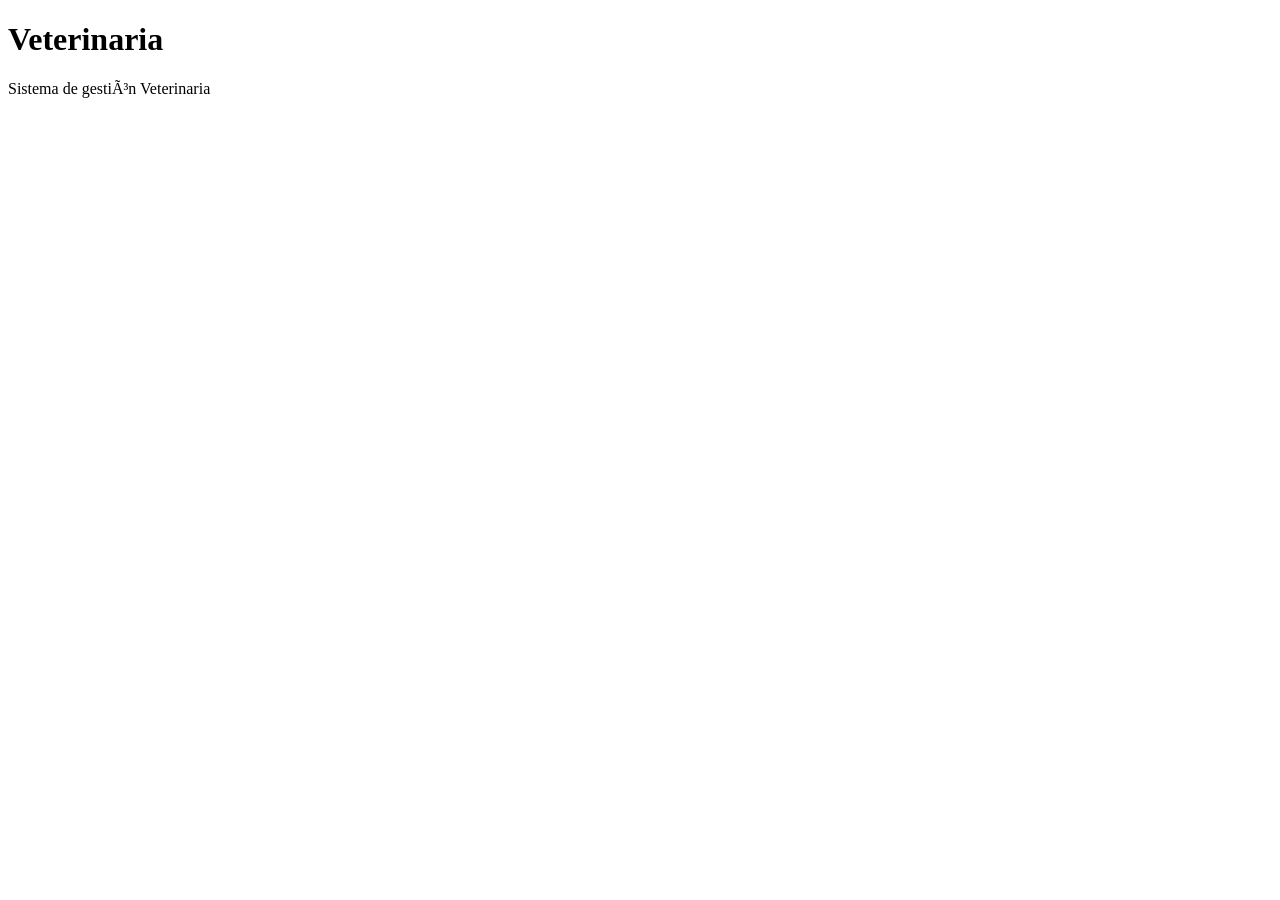
==== index.html @ 0784d464 "Primer commit" ====
<!DOCTYPE html>
<html lang="es">
    <head>
        <meta charset="UTF=8">
        <meta name="viewport" content="width=device-width, initial-scale=1.0">
    </head>
    <body>
        <h1>Veterinaria</h1>
        <p>Sistema de gestión Veterinaria</p>
    </body>
</html>
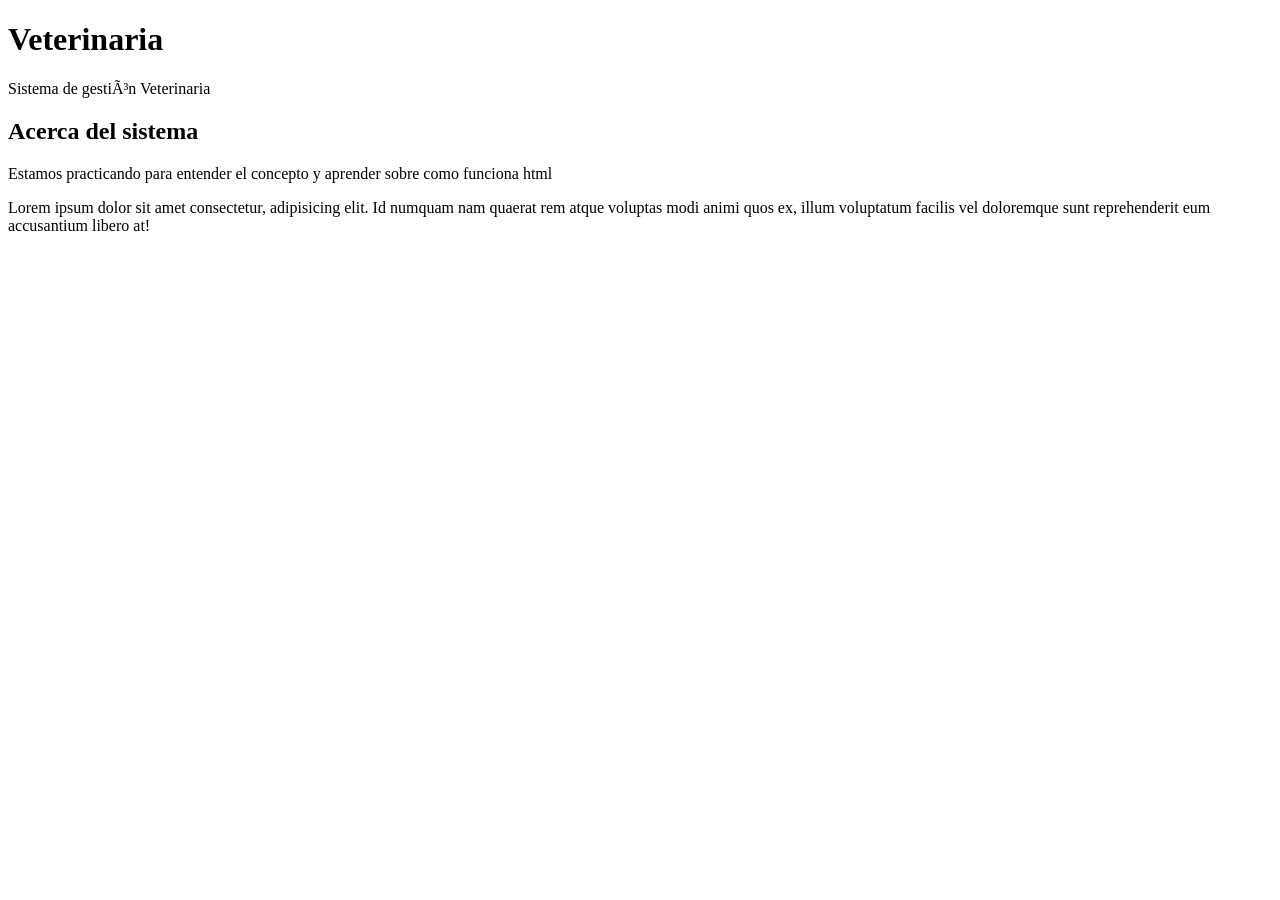
==== commit 08b3274c: "Actualizacion" ====
--- a/index.html
+++ b/index.html
@@ -7,5 +7,9 @@
     <body>
         <h1>Veterinaria</h1>
         <p>Sistema de gestión Veterinaria</p>
+        <h2> Acerca del sistema </h2>
+        <p> Estamos practicando para entender el concepto y aprender sobre como funciona html</p>
+        <p>Lorem ipsum dolor sit amet consectetur, adipisicing elit. Id numquam nam quaerat rem atque voluptas modi animi quos ex, illum voluptatum facilis vel doloremque sunt reprehenderit eum accusantium libero at!</p>
     </body>
+
 </html>
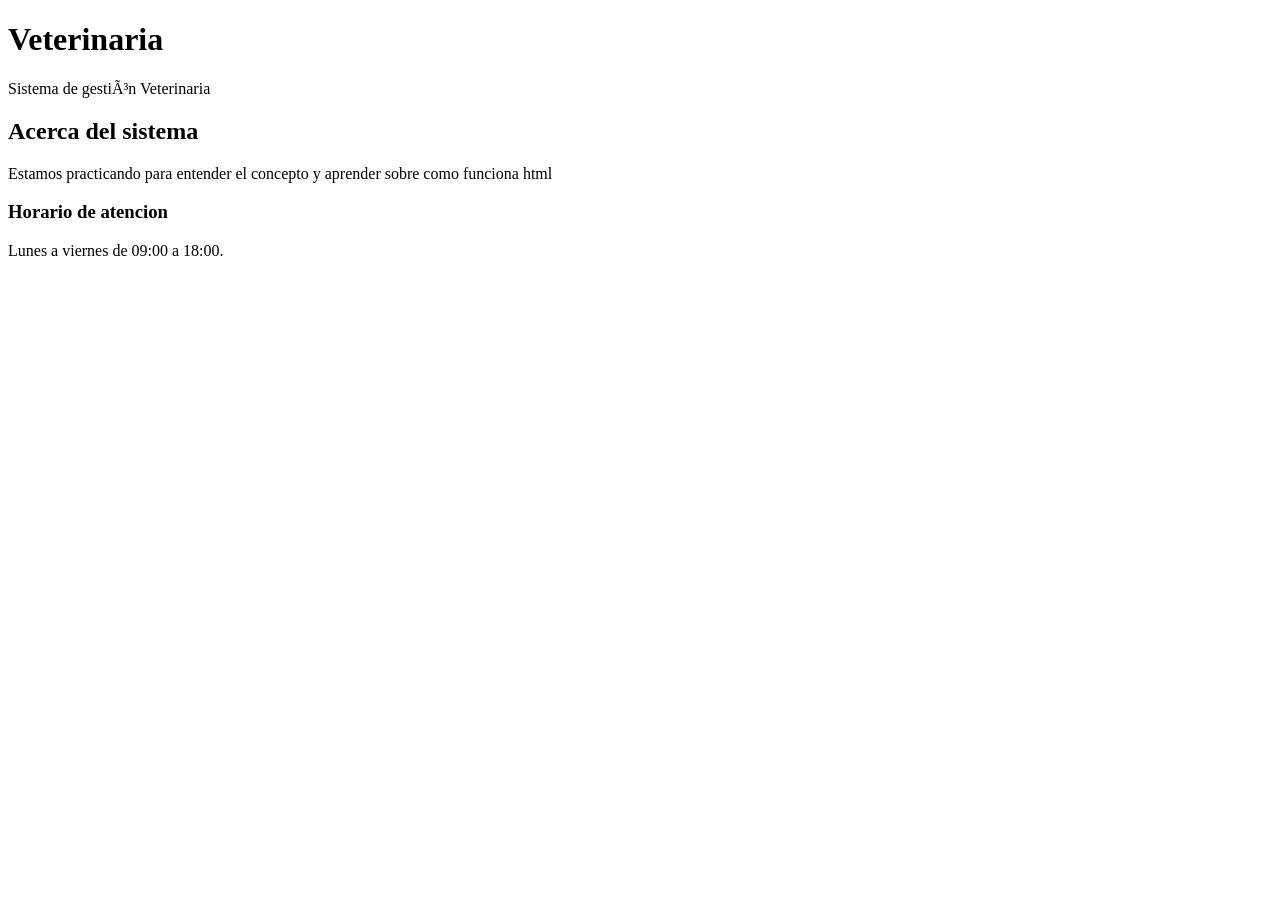
==== commit 270322d4: "Agregado horario de atencion" ====
--- a/index.html
+++ b/index.html
@@ -9,7 +9,11 @@
         <p>Sistema de gestión Veterinaria</p>
         <h2> Acerca del sistema </h2>
         <p> Estamos practicando para entender el concepto y aprender sobre como funciona html</p>
-        <p>Lorem ipsum dolor sit amet consectetur, adipisicing elit. Id numquam nam quaerat rem atque voluptas modi animi quos ex, illum voluptatum facilis vel doloremque sunt reprehenderit eum accusantium libero at!</p>
+        <section>
+         <h3>Horario de atencion</h3>
+         <p> Lunes a viernes de 09:00 a 18:00.</p>
+        </section>
+
     </body>
 
 </html>
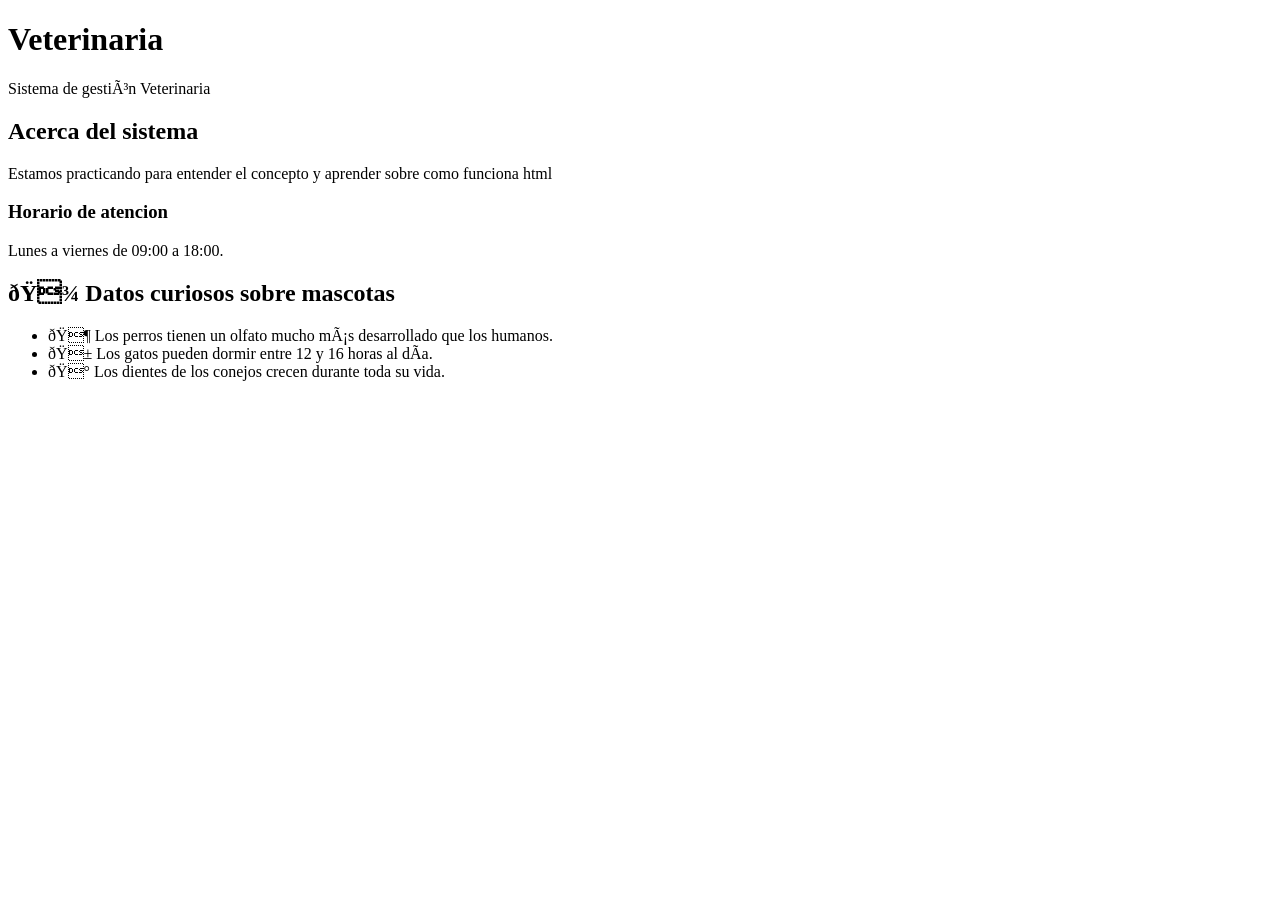
==== commit f81bd8d2: "Datos sobre mascotas" ====
--- a/index.html
+++ b/index.html
@@ -10,8 +10,15 @@
         <h2> Acerca del sistema </h2>
         <p> Estamos practicando para entender el concepto y aprender sobre como funciona html</p>
         <section>
-         <h3>Horario de atencion</h3>
-         <p> Lunes a viernes de 09:00 a 18:00.</p>
+            <h3>Horario de atencion</h3>
+            <p> Lunes a viernes de 09:00 a 18:00.</p>
+        </section>
+        <section> <h2>🐾 Datos curiosos sobre mascotas</h2> 
+            <ul>
+                <li>🐶 Los perros tienen un olfato mucho más desarrollado que los humanos.</li> 
+                <li>🐱 Los gatos pueden dormir entre 12 y 16 horas al día.</li>
+                <li>🐰 Los dientes de los conejos crecen durante toda su vida.</li> 
+            </ul>
         </section>
 
     </body>
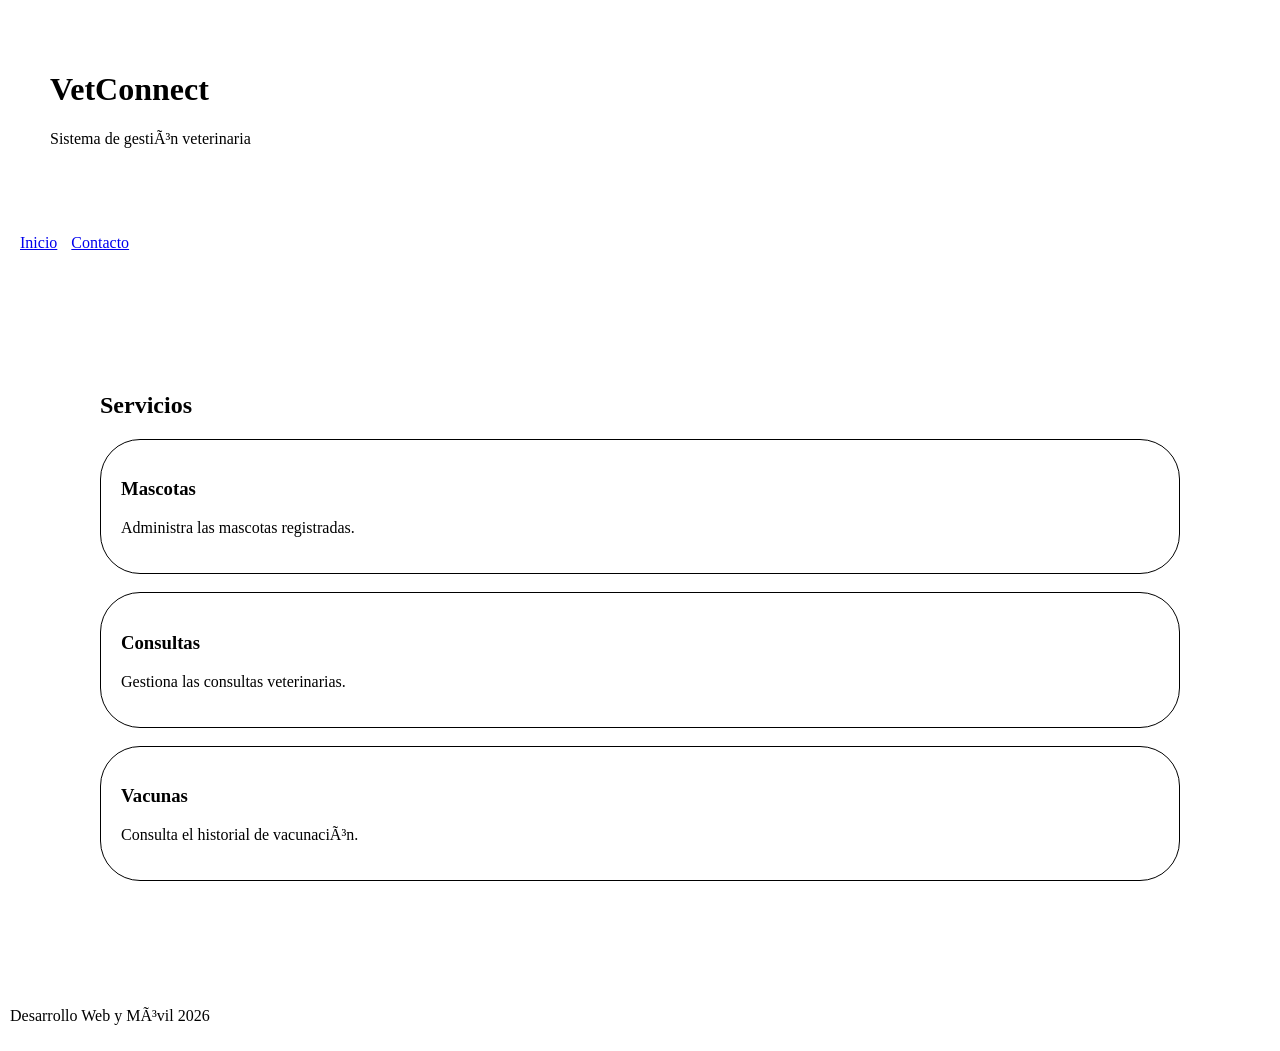
==== commit c087816e: "Agrega estructura semántica y estilos CSS" ====
--- a/index.html
+++ b/index.html
@@ -1,26 +1,42 @@
 <!DOCTYPE html>
+<link rel="stylesheet" href="css/style.css">
 <html lang="es">
     <head>
         <meta charset="UTF=8">
         <meta name="viewport" content="width=device-width, initial-scale=1.0">
     </head>
-    <body>
-        <h1>Veterinaria</h1>
-        <p>Sistema de gestión Veterinaria</p>
-        <h2> Acerca del sistema </h2>
-        <p> Estamos practicando para entender el concepto y aprender sobre como funciona html</p>
+  <body>
+    <header>
+        <h1>VetConnect</h1>
+        <p>Sistema de gestión veterinaria</p>
+    </header>
+    <nav>
+        <a href="index.html">Inicio</a>
+        <a href="contacto.html">Contacto</a>
+    </nav>
+    <main>
         <section>
-            <h3>Horario de atencion</h3>
-            <p> Lunes a viernes de 09:00 a 18:00.</p>
+            <h2>Servicios</h2>
+            <div class="contenedor">
+            <div class="tarjeta1">
+                <h3>Mascotas</h3>
+                    <p>Administra las mascotas registradas.</p>
+            </div>
+            <br>
+            <div class="tarjeta2">
+                <h3>Consultas</h3>
+                    <p>Gestiona las consultas veterinarias.</p>
+            </div>
+            <br>
+            <div class="tarjeta3">
+                <h3>Vacunas</h3>
+                    <p>Consulta el historial de vacunación.</p>
+            </div>
+            </div>
         </section>
-        <section> <h2>🐾 Datos curiosos sobre mascotas</h2> 
-            <ul>
-                <li>🐶 Los perros tienen un olfato mucho más desarrollado que los humanos.</li> 
-                <li>🐱 Los gatos pueden dormir entre 12 y 16 horas al día.</li>
-                <li>🐰 Los dientes de los conejos crecen durante toda su vida.</li> 
-            </ul>
-        </section>
-
+    </main>
+    <footer>
+        <p>Desarrollo Web y Móvil 2026</p>
+    </footer>
     </body>
-
-</html>+    </html>
--- a/css/style.css
+++ b/css/style.css
@@ -0,0 +1,41 @@
+body {
+font-family: 'Times New Roman', Times, serif;
+margin: 0;
+padding: 0;
+}
+header {
+padding: 50px;
+}
+nav {
+padding: 20px;
+}
+nav a {
+margin-right: 10px;
+text-decoration: rgb(red, green, blue);
+}
+main {
+padding: 100px;
+}
+footer {
+padding: 10px;
+}
+.contenedor {
+display: flexbox;
+gap: 20px;
+}
+.tarjeta1 {
+padding: 20px;
+border: 1px solid #000000;
+border-radius: 40px;
+}
+
+.tarjeta2 {
+padding: 20px;
+border: 1px solid #000000;
+border-radius: 40px;
+}
+.tarjeta3 {
+padding: 20px;
+border: 1px solid #000000;
+border-radius: 40px;
+}
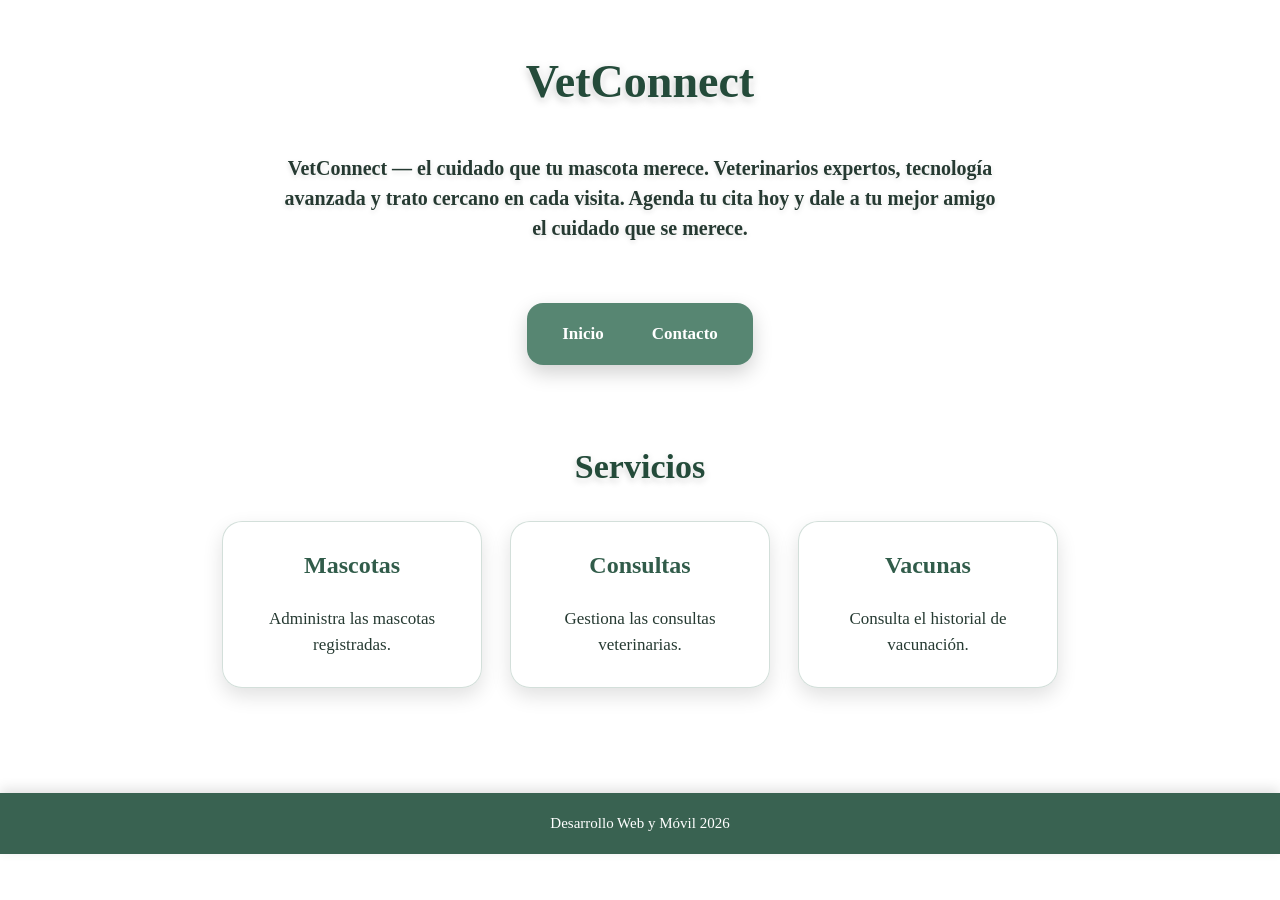
==== commit 56faeaa8: "mascotas" ====
--- a/index.html
+++ b/index.html
@@ -1,42 +1,71 @@
 <!DOCTYPE html>
-<link rel="stylesheet" href="css/style.css">
 <html lang="es">
-    <head>
-        <meta charset="UTF=8">
-        <meta name="viewport" content="width=device-width, initial-scale=1.0">
-    </head>
-  <body>
+
+<head>
+    <meta charset="UTF-8">
+    <meta name="viewport" content="width=device-width, initial-scale=1.0">
+    <title>VetConnect</title>
+
+    <link rel="stylesheet" href="css/style.css">
+</head>
+
+<body>
+
     <header>
         <h1>VetConnect</h1>
-        <p>Sistema de gestión veterinaria</p>
+
+        <p>
+            VetConnect — el cuidado que tu mascota merece.
+            Veterinarios expertos, tecnología avanzada y trato cercano
+            en cada visita. Agenda tu cita hoy y dale a tu mejor amigo
+            el cuidado que se merece.
+        </p>
     </header>
+
     <nav>
         <a href="index.html">Inicio</a>
         <a href="contacto.html">Contacto</a>
     </nav>
+
     <main>
+
         <section>
+
             <h2>Servicios</h2>
+
             <div class="contenedor">
-            <div class="tarjeta1">
-                <h3>Mascotas</h3>
-                    <p>Administra las mascotas registradas.</p>
+
+                <a href="mascotas.html" class="enlace-tarjeta">
+                    <div class="tarjeta1">
+                        <h3>Mascotas</h3>
+                        <p>Administra las mascotas registradas.</p>
+                    </div>
+                </a>
+
+                <a href="consultas.html" class="enlace-tarjeta">
+                    <div class="tarjeta2">
+                        <h3>Consultas</h3>
+                        <p>Gestiona las consultas veterinarias.</p>
+                    </div>
+                </a>
+
+                <a href="vacunas.html" class="enlace-tarjeta">
+                    <div class="tarjeta3">
+                        <h3>Vacunas</h3>
+                        <p>Consulta el historial de vacunación.</p>
+                    </div>
+                </a>
+
             </div>
-            <br>
-            <div class="tarjeta2">
-                <h3>Consultas</h3>
-                    <p>Gestiona las consultas veterinarias.</p>
-            </div>
-            <br>
-            <div class="tarjeta3">
-                <h3>Vacunas</h3>
-                    <p>Consulta el historial de vacunación.</p>
-            </div>
-            </div>
+
         </section>
+
     </main>
+
     <footer>
         <p>Desarrollo Web y Móvil 2026</p>
     </footer>
-    </body>
-    </html>+
+</body>
+
+</html>
--- a/css/style.css
+++ b/css/style.css
@@ -1,41 +1,447 @@
+/* ============================= */
+/* CONFIGURACIÓN GENERAL */
+/* ============================= */
+
+* {
+    box-sizing: border-box;
+}
+
 body {
-font-family: 'Times New Roman', Times, serif;
-margin: 0;
-padding: 0;
-}
+    font-family: 'Times New Roman', Times, serif;
+    margin: 0;
+    padding: 0;
+    color: #263a32;
+
+    background-image:
+        linear-gradient(
+            rgba(255, 255, 255, 0.45),
+            rgba(255, 255, 255, 0.45)
+        ),
+        url("https://images.unsplash.com/photo-1623387641168-d9803ddd3f35?q=80&w=1170&auto=format&fit=crop&ixlib=rb-4.1.0&ixid=M3wxMjA3fDB8MHxwaG90by1wYWdlfHx8fGVufDB8fHx8fA%3D%3D");
+
+    background-size: cover;
+    background-position: center;
+    background-attachment: fixed;
+
+    min-height: 100vh;
+}
+
+
+/* ============================= */
+/* ENCABEZADO */
+/* ============================= */
+
 header {
-padding: 50px;
-}
+    text-align: center;
+    padding: 55px 20px 30px;
+}
+
+header h1 {
+    color: #244b3a;
+    font-size: 46px;
+    margin: 0 0 15px;
+
+    text-shadow:
+        2px 2px 4px rgba(255, 255, 255, 0.9),
+        0 3px 8px rgba(0, 0, 0, 0.25);
+}
+
+header p {
+    display: inline-block;
+
+    max-width: 750px;
+
+    color: #263a32;
+
+    padding: 10px 18px;
+
+    border-radius: 12px;
+
+    font-size: 20px;
+    font-weight: bold;
+    line-height: 1.5;
+
+    text-shadow:
+        1px 1px 3px rgba(255, 255, 255, 0.9),
+        0 2px 5px rgba(0, 0, 0, 0.15);
+}
+
+
+/* ============================= */
+/* NAVEGACIÓN */
+/* ============================= */
+
 nav {
-padding: 20px;
-}
+    width: fit-content;
+
+    margin: 0 auto;
+
+    padding: 10px 15px;
+
+    background-color: rgba(79, 128, 107, 0.95);
+
+    border-radius: 16px;
+
+    box-shadow:
+        0 8px 20px rgba(0, 0, 0, 0.18);
+
+    display: flex;
+    justify-content: center;
+    align-items: center;
+
+    gap: 8px;
+}
+
 nav a {
-margin-right: 10px;
-text-decoration: rgb(red, green, blue);
-}
+    color: white;
+
+    text-decoration: none;
+
+    padding: 11px 20px;
+
+    border-radius: 11px;
+
+    font-size: 17px;
+    font-weight: bold;
+
+    transition: all 0.25s ease;
+}
+
+nav a:hover {
+    background-color: #315c4a;
+
+    transform: translateY(-2px);
+
+    box-shadow:
+        0 4px 8px rgba(0, 0, 0, 0.15);
+}
+
+
+/* ============================= */
+/* CONTENIDO PRINCIPAL */
+/* ============================= */
+
 main {
-padding: 100px;
-}
+    padding: 55px 20px;
+
+    text-align: center;
+
+    max-width: 1200px;
+
+    margin: 0 auto;
+}
+
+main h2 {
+    color: #244b3a;
+
+    font-size: 34px;
+
+    margin-bottom: 35px;
+
+    text-shadow:
+        2px 2px 4px rgba(255, 255, 255, 0.9),
+        0 3px 7px rgba(0, 0, 0, 0.2);
+}
+
+
+/* ============================= */
+/* CONTENEDOR DE TARJETAS */
+/* ============================= */
+
+.contenedor {
+    display: flex;
+
+    justify-content: center;
+    align-items: stretch;
+
+    gap: 28px;
+
+    flex-wrap: wrap;
+
+    max-width: 1000px;
+
+    margin: 0 auto;
+}
+
+
+/* ============================= */
+/* TARJETAS */
+/* ============================= */
+
+.tarjeta1,
+.tarjeta2,
+.tarjeta3 {
+    background-color: rgba(255, 255, 255, 0.94);
+
+    padding: 30px;
+
+    border: 1px solid rgba(79, 128, 107, 0.25);
+
+    border-radius: 20px;
+
+    box-shadow:
+        0 8px 20px rgba(0, 0, 0, 0.12);
+
+    width: 260px;
+
+    min-height: 150px;
+
+    transition:
+        transform 0.25s ease,
+        box-shadow 0.25s ease;
+
+    display: flex;
+    flex-direction: column;
+    justify-content: center;
+}
+
+.tarjeta1:hover,
+.tarjeta2:hover,
+.tarjeta3:hover {
+    transform: translateY(-8px);
+
+    box-shadow:
+        0 14px 28px rgba(0, 0, 0, 0.18);
+}
+
+.tarjeta1 h3,
+.tarjeta2 h3,
+.tarjeta3 h3 {
+    color: #315c4a;
+
+    font-size: 24px;
+
+    margin-top: 0;
+    margin-bottom: 10px;
+}
+
+.tarjeta1 p,
+.tarjeta2 p,
+.tarjeta3 p {
+    font-size: 17px;
+
+    line-height: 1.5;
+
+    margin-bottom: 0;
+}
+
+
+/* ============================= */
+/* ENLACES DE LAS TARJETAS */
+/* ============================= */
+
+.enlace-tarjeta {
+    text-decoration: none;
+
+    color: inherit;
+
+    display: block;
+
+    transition: transform 0.25s ease;
+}
+
+.enlace-tarjeta:hover {
+    color: inherit;
+}
+
+
+/* ============================= */
+/* FORMULARIOS */
+/* ============================= */
+
+form {
+    display: flex;
+
+    flex-direction: column;
+
+    max-width: 450px;
+
+    margin: 35px auto;
+
+    gap: 10px;
+
+    background-color: rgba(255, 255, 255, 0.94);
+
+    padding: 30px;
+
+    border-radius: 20px;
+
+    box-shadow:
+        0 10px 25px rgba(0, 0, 0, 0.15);
+
+    text-align: left;
+}
+
+form label {
+    color: #315c4a;
+
+    font-size: 17px;
+
+    font-weight: bold;
+
+    margin-top: 5px;
+}
+
+input,
+textarea {
+    width: 100%;
+
+    padding: 13px 14px;
+
+    border: 1px solid #cbd8d1;
+
+    border-radius: 10px;
+
+    font-family: inherit;
+
+    font-size: 16px;
+
+    background-color: #ffffff;
+
+    transition:
+        border-color 0.2s ease,
+        box-shadow 0.2s ease;
+}
+
+input:focus,
+textarea:focus {
+    outline: none;
+
+    border-color: #4f806b;
+
+    box-shadow:
+        0 0 0 3px rgba(79, 128, 107, 0.15);
+}
+
+textarea {
+    resize: vertical;
+
+    min-height: 120px;
+}
+
+
+/* ============================= */
+/* BOTONES */
+/* ============================= */
+
+button {
+    width: 100%;
+
+    padding: 13px;
+
+    margin-top: 8px;
+
+    border: none;
+
+    border-radius: 11px;
+
+    background-color: #4f806b;
+
+    color: white;
+
+    font-size: 17px;
+
+    font-family: inherit;
+
+    font-weight: bold;
+
+    cursor: pointer;
+
+    transition:
+        background-color 0.25s ease,
+        transform 0.25s ease,
+        box-shadow 0.25s ease;
+}
+
+button:hover {
+    background-color: #315c4a;
+
+    transform: translateY(-2px);
+
+    box-shadow:
+        0 6px 12px rgba(0, 0, 0, 0.18);
+}
+
+button:active {
+    transform: translateY(0);
+}
+
+
+/* ============================= */
+/* PIE DE PÁGINA */
+/* ============================= */
+
 footer {
-padding: 10px;
-}
-.contenedor {
-display: flexbox;
-gap: 20px;
-}
-.tarjeta1 {
-padding: 20px;
-border: 1px solid #000000;
-border-radius: 40px;
-}
-
-.tarjeta2 {
-padding: 20px;
-border: 1px solid #000000;
-border-radius: 40px;
-}
-.tarjeta3 {
-padding: 20px;
-border: 1px solid #000000;
-border-radius: 40px;
+    padding: 22px;
+
+    margin-top: 50px;
+
+    text-align: center;
+
+    background-color: rgba(49, 92, 74, 0.96);
+
+    color: white;
+
+    box-shadow:
+        0 -4px 12px rgba(0, 0, 0, 0.12);
+}
+
+footer p {
+    margin: 0;
+
+    font-size: 15px;
+}
+
+
+/* ============================= */
+/* ADAPTACIÓN PARA CELULAR */
+/* ============================= */
+
+@media (max-width: 600px) {
+
+    header {
+        padding: 35px 15px 25px;
+    }
+
+    header h1 {
+        font-size: 36px;
+    }
+
+    header p {
+        font-size: 17px;
+    }
+
+    nav {
+        width: calc(100% - 30px);
+
+        gap: 5px;
+    }
+
+    nav a {
+        padding: 9px 12px;
+
+        font-size: 15px;
+    }
+
+    main {
+        padding: 40px 15px;
+    }
+
+    main h2 {
+        font-size: 28px;
+    }
+
+    .tarjeta1,
+    .tarjeta2,
+    .tarjeta3 {
+        width: 100%;
+
+        max-width: 350px;
+    }
+
+    form {
+        width: 100%;
+
+        padding: 22px;
+    }
 }
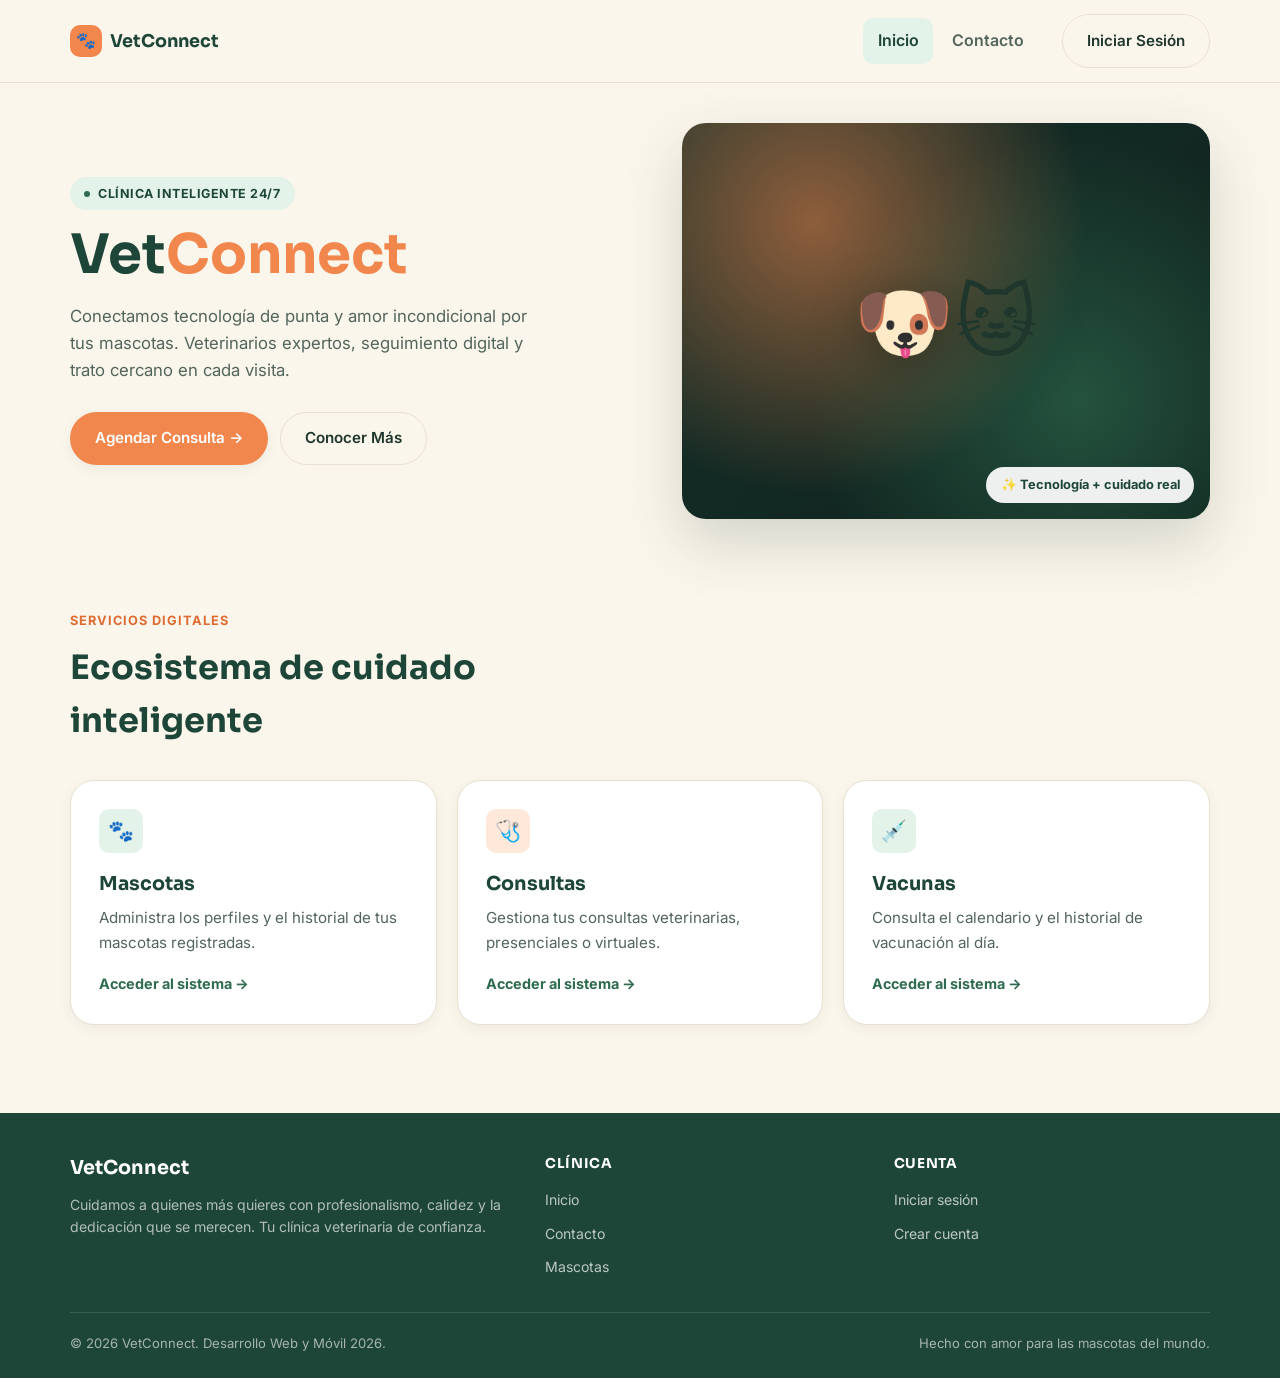
==== commit efe0adbb: "Super actualizacion" ====
--- a/index.html
+++ b/index.html
@@ -4,68 +4,136 @@
 <head>
     <meta charset="UTF-8">
     <meta name="viewport" content="width=device-width, initial-scale=1.0">
-    <title>VetConnect</title>
+    <title>VetConnect — Clínica veterinaria inteligente</title>
+
+    <link rel="preconnect" href="https://fonts.googleapis.com">
+    <link rel="preconnect" href="https://fonts.gstatic.com" crossorigin>
+    <link href="https://fonts.googleapis.com/css2?family=Sora:wght@600;700;800&family=Inter:wght@400;500;600;700&display=swap" rel="stylesheet">
 
     <link rel="stylesheet" href="css/style.css">
 </head>
 
 <body>
 
-    <header>
-        <h1>VetConnect</h1>
+    <header class="navbar">
+        <div class="navbar__inner">
+            <a href="index.html" class="navbar__brand">
+                <span class="navbar__logo">🐾</span>
+                VetConnect
+            </a>
 
-        <p>
-            VetConnect — el cuidado que tu mascota merece.
-            Veterinarios expertos, tecnología avanzada y trato cercano
-            en cada visita. Agenda tu cita hoy y dale a tu mejor amigo
-            el cuidado que se merece.
-        </p>
+            <button type="button" class="navbar__burger" data-nav-burger aria-label="Abrir menú" aria-expanded="false">
+                <span></span><span></span><span></span>
+            </button>
+
+            <div class="navbar__panel" data-nav-panel>
+                <ul class="navbar__links">
+                    <li><a href="index.html" class="is-active">Inicio</a></li>
+                    <li><a href="contacto.html">Contacto</a></li>
+                </ul>
+                <a href="login.html" class="btn btn-outline navbar__cta">Iniciar Sesión</a>
+            </div>
+        </div>
     </header>
-
-    <nav>
-        <a href="index.html">Inicio</a>
-        <a href="contacto.html">Contacto</a>
-    </nav>
 
     <main>
 
-        <section>
+        <section class="hero">
+            <div class="container hero__grid">
+                <div>
+                    <span class="badge">Clínica inteligente 24/7</span>
+                    <h1 class="hero__title">Vet<span>Connect</span></h1>
+                    <p class="hero__text">
+                        Conectamos tecnología de punta y amor incondicional por tus mascotas.
+                        Veterinarios expertos, seguimiento digital y trato cercano en cada visita.
+                    </p>
+                    <div class="hero__actions">
+                        <a href="contacto.html" class="btn btn-accent">Agendar Consulta →</a>
+                        <a href="mascotas.html" class="btn btn-outline">Conocer Más</a>
+                    </div>
+                </div>
 
-            <h2>Servicios</h2>
+                <div class="hero__art">
+                    <span class="hero__art-icon">🐶🐱</span>
+                    <span class="hero__art-badge">✨ Tecnología + cuidado real</span>
+                </div>
+            </div>
+        </section>
 
-            <div class="contenedor">
+        <section class="section">
+            <div class="container">
 
-                <a href="mascotas.html" class="enlace-tarjeta">
-                    <div class="tarjeta1">
-                        <h3>Mascotas</h3>
-                        <p>Administra las mascotas registradas.</p>
-                    </div>
-                </a>
+                <div class="section__head">
+                    <span class="section__eyebrow">Servicios digitales</span>
+                    <h2>Ecosistema de cuidado inteligente</h2>
+                </div>
 
-                <a href="consultas.html" class="enlace-tarjeta">
-                    <div class="tarjeta2">
-                        <h3>Consultas</h3>
-                        <p>Gestiona las consultas veterinarias.</p>
-                    </div>
-                </a>
+                <div class="contenedor">
 
-                <a href="vacunas.html" class="enlace-tarjeta">
-                    <div class="tarjeta3">
-                        <h3>Vacunas</h3>
-                        <p>Consulta el historial de vacunación.</p>
-                    </div>
-                </a>
+                    <a href="mascotas.html" class="enlace-tarjeta">
+                        <div class="tarjeta tarjeta1">
+                            <span class="tarjeta__icono">🐾</span>
+                            <h3>Mascotas</h3>
+                            <p>Administra los perfiles y el historial de tus mascotas registradas.</p>
+                            <span class="tarjeta__link">Acceder al sistema →</span>
+                        </div>
+                    </a>
 
+                    <a href="consultas.html" class="enlace-tarjeta">
+                        <div class="tarjeta tarjeta2">
+                            <span class="tarjeta__icono">🩺</span>
+                            <h3>Consultas</h3>
+                            <p>Gestiona tus consultas veterinarias, presenciales o virtuales.</p>
+                            <span class="tarjeta__link">Acceder al sistema →</span>
+                        </div>
+                    </a>
+
+                    <a href="vacunas.html" class="enlace-tarjeta">
+                        <div class="tarjeta tarjeta3">
+                            <span class="tarjeta__icono">💉</span>
+                            <h3>Vacunas</h3>
+                            <p>Consulta el calendario y el historial de vacunación al día.</p>
+                            <span class="tarjeta__link">Acceder al sistema →</span>
+                        </div>
+                    </a>
+
+                </div>
             </div>
-
         </section>
 
     </main>
 
     <footer>
-        <p>Desarrollo Web y Móvil 2026</p>
+        <div class="container">
+            <div class="footer__grid">
+                <div>
+                    <span class="footer__brand">VetConnect</span>
+                    <p>Cuidamos a quienes más quieres con profesionalismo, calidez y la dedicación que se merecen. Tu clínica veterinaria de confianza.</p>
+                </div>
+                <div class="footer__col">
+                    <h4>Clínica</h4>
+                    <ul>
+                        <li><a href="index.html">Inicio</a></li>
+                        <li><a href="contacto.html">Contacto</a></li>
+                        <li><a href="mascotas.html">Mascotas</a></li>
+                    </ul>
+                </div>
+                <div class="footer__col">
+                    <h4>Cuenta</h4>
+                    <ul>
+                        <li><a href="login.html">Iniciar sesión</a></li>
+                        <li><a href="login.html">Crear cuenta</a></li>
+                    </ul>
+                </div>
+            </div>
+            <div class="footer__bottom">
+                <span>© 2026 VetConnect. Desarrollo Web y Móvil 2026.</span>
+                <span>Hecho con amor para las mascotas del mundo.</span>
+            </div>
+        </div>
     </footer>
 
+    <script src="js/script.js"></script>
 </body>
 
-</html>+</html>
--- a/css/style.css
+++ b/css/style.css
@@ -1,447 +1,999 @@
-/* ============================= */
-/* CONFIGURACIÓN GENERAL */
-/* ============================= */
+/* =========================================================
+   VetConnect — Design System
+   Mobile-first. Base = móvil, luego se agranda con min-width.
+   Paleta: crema cálido + verde clínico + coral acento
+   Tipografía: Sora (display) + Inter (texto)
+   ========================================================= */
+
+:root {
+    --bg: #FBF6EC;
+    --bg-soft: #F3EEE1;
+    --surface: #FFFFFF;
+
+    --text: #1E362C;
+    --text-soft: #52655C;
+
+    --brand: #2F6B4F;
+    --brand-dark: #1E4638;
+    --brand-soft: #E4F3E9;
+
+    --accent: #F2874D;
+    --accent-dark: #DD6B32;
+    --accent-soft: #FDE8DA;
+
+    --danger: #C6493D;
+    --danger-soft: #FBE7E4;
+
+    --border: #E7E1D2;
+
+    --radius-lg: 24px;
+    --radius-md: 16px;
+    --radius-sm: 10px;
+
+    --shadow-sm: 0 4px 14px rgba(30, 54, 44, 0.06);
+    --shadow-md: 0 12px 30px rgba(30, 54, 44, 0.10);
+    --shadow-lg: 0 24px 60px rgba(30, 54, 44, 0.18);
+
+    --font-display: "Sora", system-ui, sans-serif;
+    --font-body: "Inter", system-ui, sans-serif;
+}
 
 * {
     box-sizing: border-box;
 }
 
 body {
-    font-family: 'Times New Roman', Times, serif;
+    margin: 0;
+    font-family: var(--font-body);
+    background: var(--bg);
+    color: var(--text);
+    line-height: 1.6;
+    -webkit-font-smoothing: antialiased;
+}
+
+h1, h2, h3, h4 {
+    font-family: var(--font-display);
+    color: var(--brand-dark);
+    margin: 0;
+}
+
+p {
+    margin: 0;
+}
+
+a {
+    color: inherit;
+    text-decoration: none;
+}
+
+img {
+    max-width: 100%;
+    display: block;
+}
+
+button {
+    font-family: inherit;
+    cursor: pointer;
+}
+
+.container {
+    width: 100%;
+    max-width: 1180px;
+    margin: 0 auto;
+    padding: 0 1.25rem;
+}
+
+/* =========================================================
+   BOTONES
+   ========================================================= */
+
+.btn {
+    display: inline-flex;
+    align-items: center;
+    justify-content: center;
+    gap: 0.5rem;
+    padding: 0.85rem 1.5rem;
+    border-radius: 999px;
+    font-weight: 600;
+    font-size: 0.95rem;
+    border: 1px solid transparent;
+    transition: transform 0.2s ease, box-shadow 0.2s ease, background 0.2s ease;
+    white-space: nowrap;
+}
+
+.btn:active {
+    transform: translateY(1px);
+}
+
+.btn-accent {
+    background: var(--accent);
+    color: #fff;
+    box-shadow: var(--shadow-sm);
+}
+
+.btn-accent:hover {
+    background: var(--accent-dark);
+    box-shadow: var(--shadow-md);
+}
+
+.btn-outline {
+    background: transparent;
+    border-color: var(--border);
+    color: var(--text);
+}
+
+.btn-outline:hover {
+    border-color: var(--brand);
+    color: var(--brand);
+}
+
+.btn-brand {
+    background: var(--brand);
+    color: #fff;
+}
+
+.btn-brand:hover {
+    background: var(--brand-dark);
+}
+
+.btn-block {
+    width: 100%;
+}
+
+/* =========================================================
+   BADGE
+   ========================================================= */
+
+.badge {
+    display: inline-flex;
+    align-items: center;
+    gap: 0.5rem;
+    padding: 0.4rem 0.9rem;
+    border-radius: 999px;
+    background: var(--brand-soft);
+    color: var(--brand-dark);
+    font-size: 0.78rem;
+    font-weight: 700;
+    letter-spacing: 0.04em;
+    text-transform: uppercase;
+}
+
+.badge::before {
+    content: "";
+    width: 6px;
+    height: 6px;
+    border-radius: 50%;
+    background: var(--brand);
+}
+
+/* =========================================================
+   NAVBAR — mobile first (colapsada por defecto)
+   ========================================================= */
+
+.navbar {
+    position: sticky;
+    top: 0;
+    z-index: 200;
+    background: rgba(251, 246, 236, 0.92);
+    backdrop-filter: blur(10px);
+    border-bottom: 1px solid var(--border);
+}
+
+.navbar__inner {
+    max-width: 1180px;
+    margin: 0 auto;
+    padding: 0.9rem 1.25rem;
+    display: flex;
+    align-items: center;
+    justify-content: space-between;
+}
+
+.navbar__brand {
+    display: flex;
+    align-items: center;
+    gap: 0.5rem;
+    font-family: var(--font-display);
+    font-weight: 700;
+    font-size: 1.1rem;
+    color: var(--brand-dark);
+}
+
+.navbar__logo {
+    width: 32px;
+    height: 32px;
+    border-radius: 10px;
+    background: var(--accent);
+    display: flex;
+    align-items: center;
+    justify-content: center;
+    color: #fff;
+    font-size: 1rem;
+}
+
+.navbar__burger {
+    display: flex;
+    flex-direction: column;
+    gap: 5px;
+    background: none;
+    border: none;
+    padding: 0.4rem;
+}
+
+.navbar__burger span {
+    width: 22px;
+    height: 2px;
+    background: var(--brand-dark);
+    border-radius: 2px;
+    transition: transform 0.25s ease, opacity 0.25s ease;
+}
+
+.navbar__panel {
+    display: none;
+    flex-direction: column;
+    gap: 0.25rem;
+    padding: 0.5rem 1.25rem 1.25rem;
+    border-top: 1px solid var(--border);
+}
+
+.navbar__panel.is-open {
+    display: flex;
+}
+
+.navbar__links {
+    list-style: none;
     margin: 0;
     padding: 0;
-    color: #263a32;
-
-    background-image:
-        linear-gradient(
-            rgba(255, 255, 255, 0.45),
-            rgba(255, 255, 255, 0.45)
-        ),
-        url("https://images.unsplash.com/photo-1623387641168-d9803ddd3f35?q=80&w=1170&auto=format&fit=crop&ixlib=rb-4.1.0&ixid=M3wxMjA3fDB8MHxwaG90by1wYWdlfHx8fGVufDB8fHx8fA%3D%3D");
-
-    background-size: cover;
-    background-position: center;
-    background-attachment: fixed;
-
-    min-height: 100vh;
-}
-
-
-/* ============================= */
-/* ENCABEZADO */
-/* ============================= */
-
-header {
+    display: flex;
+    flex-direction: column;
+    gap: 0.25rem;
+}
+
+.navbar__links a {
+    display: block;
+    padding: 0.65rem 0.9rem;
+    border-radius: var(--radius-sm);
+    font-weight: 600;
+    color: var(--text-soft);
+}
+
+.navbar__links a:hover,
+.navbar__links a.is-active {
+    background: var(--brand-soft);
+    color: var(--brand-dark);
+}
+
+.navbar__cta {
+    margin-top: 0.5rem;
+}
+
+@media (min-width: 800px) {
+    .navbar__burger {
+        display: none;
+    }
+
+    .navbar__panel {
+        display: flex !important;
+        flex-direction: row;
+        align-items: center;
+        border-top: none;
+        padding: 0;
+        gap: 1.5rem;
+    }
+
+    .navbar__links {
+        flex-direction: row;
+        gap: 0.25rem;
+    }
+
+    .navbar__cta {
+        margin-top: 0;
+    }
+}
+
+/* =========================================================
+   HERO (index)
+   ========================================================= */
+
+.hero {
+    padding: 2.5rem 0 3rem;
+}
+
+.hero__grid {
+    display: grid;
+    gap: 2rem;
+}
+
+.hero__title {
+    font-size: clamp(2.4rem, 8vw, 3.4rem);
+    line-height: 1.05;
+    margin: 1rem 0 1.25rem;
+}
+
+.hero__title span {
+    color: var(--accent);
+}
+
+.hero__text {
+    color: var(--text-soft);
+    font-size: 1.05rem;
+    max-width: 480px;
+    margin-bottom: 1.75rem;
+}
+
+.hero__actions {
+    display: flex;
+    flex-wrap: wrap;
+    gap: 0.75rem;
+}
+
+.hero__art {
+    position: relative;
+    border-radius: var(--radius-lg);
+    overflow: hidden;
+    aspect-ratio: 4 / 3;
+    background:
+        radial-gradient(circle at 25% 25%, rgba(242, 135, 77, 0.55), transparent 55%),
+        radial-gradient(circle at 75% 70%, rgba(47, 107, 79, 0.65), transparent 55%),
+        linear-gradient(135deg, #16302A, #0F211C);
+    box-shadow: var(--shadow-lg);
+    display: flex;
+    align-items: center;
+    justify-content: center;
+}
+
+.hero__art-icon {
+    font-size: 5rem;
+    filter: drop-shadow(0 10px 25px rgba(0,0,0,0.35));
+}
+
+.hero__art-badge {
+    position: absolute;
+    bottom: 1rem;
+    right: 1rem;
+    background: rgba(255,255,255,0.92);
+    color: var(--brand-dark);
+    padding: 0.5rem 0.9rem;
+    border-radius: 999px;
+    font-weight: 700;
+    font-size: 0.8rem;
+    box-shadow: var(--shadow-sm);
+}
+
+@media (min-width: 900px) {
+    .hero__grid {
+        grid-template-columns: 1.1fr 1fr;
+        align-items: center;
+    }
+}
+
+/* =========================================================
+   SECCIONES / SERVICIOS
+   ========================================================= */
+
+.section {
+    padding: 2.5rem 0;
+}
+
+.section__head {
+    margin-bottom: 2rem;
+    max-width: 560px;
+}
+
+.section__head h2 {
+    font-size: clamp(1.6rem, 4vw, 2.1rem);
+    margin-top: 0.5rem;
+}
+
+.section__eyebrow {
+    color: var(--accent-dark);
+    font-weight: 700;
+    font-size: 0.8rem;
+    letter-spacing: 0.08em;
+    text-transform: uppercase;
+}
+
+.contenedor {
+    display: grid;
+    grid-template-columns: 1fr;
+    gap: 1.25rem;
+}
+
+@media (min-width: 640px) {
+    .contenedor {
+        grid-template-columns: repeat(2, 1fr);
+    }
+}
+
+@media (min-width: 960px) {
+    .contenedor {
+        grid-template-columns: repeat(3, 1fr);
+    }
+}
+
+.enlace-tarjeta {
+    display: block;
+    height: 100%;
+}
+
+.tarjeta {
+    background: var(--surface);
+    border: 1px solid var(--border);
+    border-radius: var(--radius-lg);
+    padding: 1.75rem;
+    height: 100%;
+    box-shadow: var(--shadow-sm);
+    transition: transform 0.22s ease, box-shadow 0.22s ease;
+}
+
+.tarjeta:hover {
+    transform: translateY(-6px);
+    box-shadow: var(--shadow-md);
+}
+
+.tarjeta__icono {
+    width: 44px;
+    height: 44px;
+    border-radius: var(--radius-sm);
+    background: var(--brand-soft);
+    display: flex;
+    align-items: center;
+    justify-content: center;
+    font-size: 1.3rem;
+    margin-bottom: 1rem;
+}
+
+.tarjeta2 .tarjeta__icono {
+    background: var(--accent-soft);
+}
+
+.tarjeta h3 {
+    font-size: 1.2rem;
+    margin-bottom: 0.4rem;
+}
+
+.tarjeta p {
+    color: var(--text-soft);
+    font-size: 0.95rem;
+    margin-bottom: 1rem;
+}
+
+.tarjeta__link {
+    font-weight: 700;
+    font-size: 0.9rem;
+    color: var(--brand);
+}
+
+/* =========================================================
+   FORMULARIOS
+   ========================================================= */
+
+.card {
+    background: var(--surface);
+    border: 1px solid var(--border);
+    border-radius: var(--radius-lg);
+    padding: 1.75rem;
+    box-shadow: var(--shadow-sm);
+}
+
+.field {
+    margin-bottom: 1.1rem;
+}
+
+.field label {
+    display: block;
+    font-weight: 600;
+    font-size: 0.88rem;
+    margin-bottom: 0.4rem;
+    color: var(--text);
+}
+
+.field input,
+.field textarea {
+    width: 100%;
+    padding: 0.8rem 0.95rem;
+    border: 1px solid var(--border);
+    border-radius: var(--radius-sm);
+    font-family: inherit;
+    font-size: 0.95rem;
+    background: var(--bg);
+    transition: border-color 0.2s ease, box-shadow 0.2s ease;
+}
+
+.field input:focus,
+.field textarea:focus {
+    outline: none;
+    border-color: var(--brand);
+    box-shadow: 0 0 0 3px rgba(47, 107, 79, 0.15);
+    background: #fff;
+}
+
+.field textarea {
+    min-height: 120px;
+    resize: vertical;
+}
+
+.field-error {
+    display: none;
+    color: var(--danger);
+    font-size: 0.8rem;
+    margin-top: 0.35rem;
+}
+
+.field.has-error input,
+.field.has-error textarea {
+    border-color: var(--danger);
+}
+
+.field.has-error .field-error {
+    display: block;
+}
+
+/* =========================================================
+   ALERT
+   ========================================================= */
+
+.alert {
+    display: none;
+    align-items: flex-start;
+    gap: 0.75rem;
+    padding: 1rem 1.1rem;
+    border-radius: var(--radius-md);
+    margin-bottom: 1.25rem;
+    font-size: 0.92rem;
+    border: 1px solid transparent;
+}
+
+.alert.is-visible {
+    display: flex;
+}
+
+.alert-success {
+    background: var(--brand-soft);
+    color: var(--brand-dark);
+    border-color: rgba(47, 107, 79, 0.25);
+}
+
+.alert-error {
+    background: var(--danger-soft);
+    color: var(--danger);
+    border-color: rgba(198, 73, 61, 0.25);
+}
+
+.alert__icon {
+    font-size: 1.1rem;
+    line-height: 1;
+}
+
+.alert__body {
+    flex: 1;
+}
+
+.alert__title {
+    font-weight: 700;
+    display: block;
+    margin-bottom: 0.15rem;
+}
+
+.alert__close {
+    background: none;
+    border: none;
+    font-size: 1rem;
+    color: inherit;
+    opacity: 0.6;
+    padding: 0;
+}
+
+.alert__close:hover {
+    opacity: 1;
+}
+
+/* =========================================================
+   MODAL
+   ========================================================= */
+
+.modal-overlay {
+    display: none;
+    position: fixed;
+    inset: 0;
+    background: rgba(20, 34, 28, 0.55);
+    align-items: center;
+    justify-content: center;
+    padding: 1.25rem;
+    z-index: 500;
+}
+
+.modal-overlay.is-open {
+    display: flex;
+}
+
+.modal {
+    background: var(--surface);
+    border-radius: var(--radius-lg);
+    padding: 1.75rem;
+    width: 100%;
+    max-width: 440px;
+    box-shadow: var(--shadow-lg);
+    animation: modal-in 0.2s ease;
+}
+
+@keyframes modal-in {
+    from { opacity: 0; transform: translateY(12px) scale(0.98); }
+    to { opacity: 1; transform: translateY(0) scale(1); }
+}
+
+.modal__head {
+    display: flex;
+    align-items: flex-start;
+    justify-content: space-between;
+    margin-bottom: 1.1rem;
+}
+
+.modal__head p {
+    color: var(--text-soft);
+    font-size: 0.9rem;
+    margin-top: 0.3rem;
+}
+
+.modal__close {
+    background: var(--bg-soft);
+    border: none;
+    width: 30px;
+    height: 30px;
+    border-radius: 50%;
+    font-size: 1rem;
+    flex-shrink: 0;
+}
+
+.modal__actions {
+    display: flex;
+    gap: 0.75rem;
+    margin-top: 0.5rem;
+}
+
+.modal__actions .btn {
+    flex: 1;
+}
+
+/* =========================================================
+   PÁGINA CONTACTO
+   ========================================================= */
+
+.contact-grid {
+    display: grid;
+    gap: 1.5rem;
+}
+
+@media (min-width: 900px) {
+    .contact-grid {
+        grid-template-columns: 1.3fr 1fr;
+        align-items: start;
+    }
+}
+
+.info-list {
+    list-style: none;
+    margin: 1.1rem 0 0;
+    padding: 0;
+    display: flex;
+    flex-direction: column;
+    gap: 1rem;
+}
+
+.info-list li {
+    display: flex;
+    gap: 0.75rem;
+    align-items: flex-start;
+}
+
+.info-list .icon {
+    width: 38px;
+    height: 38px;
+    border-radius: var(--radius-sm);
+    background: var(--brand-soft);
+    display: flex;
+    align-items: center;
+    justify-content: center;
+    flex-shrink: 0;
+}
+
+.info-list strong {
+    display: block;
+    font-size: 0.92rem;
+}
+
+.info-list span {
+    color: var(--text-soft);
+    font-size: 0.88rem;
+}
+
+.hours-box {
+    margin-top: 1.25rem;
+    padding-top: 1.25rem;
+    border-top: 1px dashed var(--border);
+    display: flex;
+    justify-content: space-between;
+    font-size: 0.88rem;
+}
+
+.hours-box strong {
+    display: block;
+}
+
+/* =========================================================
+   PÁGINA LOGIN / REGISTRO
+   ========================================================= */
+
+.auth-wrap {
+    padding: 2.5rem 0 3.5rem;
+}
+
+.auth-grid {
+    display: grid;
+    gap: 1.5rem;
+}
+
+@media (min-width: 980px) {
+    .auth-grid {
+        grid-template-columns: 0.9fr 1fr 1fr;
+        align-items: stretch;
+    }
+}
+
+.auth-info {
+    background: linear-gradient(160deg, var(--brand-dark), #12251E);
+    color: #fff;
+    border-radius: var(--radius-lg);
+    padding: 2rem 1.75rem;
+    display: flex;
+    flex-direction: column;
+    justify-content: space-between;
+    box-shadow: var(--shadow-md);
+}
+
+.auth-info h2 {
+    color: #fff;
+    font-size: 1.5rem;
+    margin: 0.75rem 0 0.6rem;
+}
+
+.auth-info p {
+    color: rgba(255,255,255,0.78);
+    font-size: 0.92rem;
+}
+
+.auth-stats {
+    display: flex;
+    gap: 1.5rem;
+    margin-top: 1.75rem;
+}
+
+.auth-stats strong {
+    display: block;
+    font-size: 1.4rem;
+    font-family: var(--font-display);
+}
+
+.auth-stats span {
+    font-size: 0.8rem;
+    color: rgba(255,255,255,0.7);
+}
+
+.auth-form h3 {
+    font-size: 1.15rem;
+    margin-bottom: 0.25rem;
+}
+
+.auth-form > p {
+    color: var(--text-soft);
+    font-size: 0.88rem;
+    margin-bottom: 1.25rem;
+}
+
+.auth-switch {
     text-align: center;
-    padding: 55px 20px 30px;
-}
-
-header h1 {
-    color: #244b3a;
-    font-size: 46px;
-    margin: 0 0 15px;
-
-    text-shadow:
-        2px 2px 4px rgba(255, 255, 255, 0.9),
-        0 3px 8px rgba(0, 0, 0, 0.25);
-}
-
-header p {
-    display: inline-block;
-
-    max-width: 750px;
-
-    color: #263a32;
-
-    padding: 10px 18px;
-
-    border-radius: 12px;
-
-    font-size: 20px;
-    font-weight: bold;
-    line-height: 1.5;
-
-    text-shadow:
-        1px 1px 3px rgba(255, 255, 255, 0.9),
-        0 2px 5px rgba(0, 0, 0, 0.15);
-}
-
-
-/* ============================= */
-/* NAVEGACIÓN */
-/* ============================= */
-
-nav {
-    width: fit-content;
-
-    margin: 0 auto;
-
-    padding: 10px 15px;
-
-    background-color: rgba(79, 128, 107, 0.95);
-
-    border-radius: 16px;
-
-    box-shadow:
-        0 8px 20px rgba(0, 0, 0, 0.18);
-
-    display: flex;
+    font-size: 0.88rem;
+    color: var(--text-soft);
+    margin-top: 0.9rem;
+}
+
+.auth-switch a {
+    color: var(--brand);
+    font-weight: 700;
+}
+
+.password-field {
+    position: relative;
+}
+
+.password-toggle {
+    position: absolute;
+    right: 0.85rem;
+    top: 38px;
+    background: none;
+    border: none;
+    font-size: 0.85rem;
+    color: var(--text-soft);
+}
+
+/* =========================================================
+   PÁGINA MASCOTAS
+   ========================================================= */
+
+.pets-head {
+    display: flex;
+    flex-wrap: wrap;
+    gap: 1rem;
+    align-items: center;
+    justify-content: space-between;
+    margin-bottom: 1.5rem;
+}
+
+.pets-grid {
+    display: grid;
+    grid-template-columns: 1fr;
+    gap: 1.25rem;
+}
+
+@media (min-width: 640px) {
+    .pets-grid {
+        grid-template-columns: repeat(2, 1fr);
+    }
+}
+
+@media (min-width: 960px) {
+    .pets-grid {
+        grid-template-columns: repeat(3, 1fr);
+    }
+}
+
+.pet-card {
+    background: var(--surface);
+    border: 1px solid var(--border);
+    border-radius: var(--radius-lg);
+    padding: 1.5rem;
+    box-shadow: var(--shadow-sm);
+}
+
+.pet-card__top {
+    display: flex;
+    gap: 0.9rem;
+    align-items: center;
+    margin-bottom: 1rem;
+}
+
+.pet-card__avatar {
+    width: 52px;
+    height: 52px;
+    border-radius: 50%;
+    background: var(--accent-soft);
+    display: flex;
+    align-items: center;
     justify-content: center;
-    align-items: center;
-
-    gap: 8px;
-}
-
-nav a {
-    color: white;
-
-    text-decoration: none;
-
-    padding: 11px 20px;
-
-    border-radius: 11px;
-
-    font-size: 17px;
-    font-weight: bold;
-
-    transition: all 0.25s ease;
-}
-
-nav a:hover {
-    background-color: #315c4a;
-
-    transform: translateY(-2px);
-
-    box-shadow:
-        0 4px 8px rgba(0, 0, 0, 0.15);
-}
-
-
-/* ============================= */
-/* CONTENIDO PRINCIPAL */
-/* ============================= */
-
-main {
-    padding: 55px 20px;
-
+    font-size: 1.5rem;
+    flex-shrink: 0;
+}
+
+.pet-card__name {
+    font-size: 1.05rem;
+}
+
+.pet-card__meta {
+    color: var(--text-soft);
+    font-size: 0.85rem;
+}
+
+.pet-card__tags {
+    display: flex;
+    flex-wrap: wrap;
+    gap: 0.4rem;
+    margin-bottom: 1.1rem;
+}
+
+.pet-tag {
+    background: var(--brand-soft);
+    color: var(--brand-dark);
+    font-size: 0.75rem;
+    font-weight: 700;
+    padding: 0.3rem 0.65rem;
+    border-radius: 999px;
+}
+
+.pet-card__actions {
+    display: flex;
+    gap: 0.6rem;
+}
+
+.pet-card__actions .btn {
+    padding: 0.55rem 1rem;
+    font-size: 0.85rem;
+}
+
+.empty-state {
     text-align: center;
-
-    max-width: 1200px;
-
-    margin: 0 auto;
-}
-
-main h2 {
-    color: #244b3a;
-
-    font-size: 34px;
-
-    margin-bottom: 35px;
-
-    text-shadow:
-        2px 2px 4px rgba(255, 255, 255, 0.9),
-        0 3px 7px rgba(0, 0, 0, 0.2);
-}
-
-
-/* ============================= */
-/* CONTENEDOR DE TARJETAS */
-/* ============================= */
-
-.contenedor {
-    display: flex;
-
-    justify-content: center;
-    align-items: stretch;
-
-    gap: 28px;
-
+    padding: 3rem 1.5rem;
+    border: 1px dashed var(--border);
+    border-radius: var(--radius-lg);
+    color: var(--text-soft);
+}
+
+/* =========================================================
+   FOOTER
+   ========================================================= */
+
+footer {
+    background: var(--brand-dark);
+    color: rgba(255,255,255,0.85);
+    padding: 2.5rem 0 1.5rem;
+    margin-top: 3rem;
+}
+
+.footer__grid {
+    display: grid;
+    gap: 2rem;
+    margin-bottom: 2rem;
+}
+
+@media (min-width: 700px) {
+    .footer__grid {
+        grid-template-columns: 1.4fr 1fr 1fr;
+    }
+}
+
+.footer__brand {
+    color: #fff;
+    font-family: var(--font-display);
+    font-weight: 700;
+    font-size: 1.2rem;
+    margin-bottom: 0.6rem;
+    display: block;
+}
+
+.footer__grid p {
+    font-size: 0.88rem;
+    color: rgba(255,255,255,0.65);
+}
+
+.footer__col h4 {
+    color: #fff;
+    font-size: 0.85rem;
+    text-transform: uppercase;
+    letter-spacing: 0.05em;
+    margin-bottom: 0.75rem;
+}
+
+.footer__col ul {
+    list-style: none;
+    margin: 0;
+    padding: 0;
+    display: flex;
+    flex-direction: column;
+    gap: 0.5rem;
+}
+
+.footer__col a {
+    color: rgba(255,255,255,0.7);
+    font-size: 0.88rem;
+}
+
+.footer__col a:hover {
+    color: #fff;
+}
+
+.footer__bottom {
+    border-top: 1px solid rgba(255,255,255,0.12);
+    padding-top: 1.25rem;
+    display: flex;
     flex-wrap: wrap;
-
-    max-width: 1000px;
-
-    margin: 0 auto;
-}
-
-
-/* ============================= */
-/* TARJETAS */
-/* ============================= */
-
-.tarjeta1,
-.tarjeta2,
-.tarjeta3 {
-    background-color: rgba(255, 255, 255, 0.94);
-
-    padding: 30px;
-
-    border: 1px solid rgba(79, 128, 107, 0.25);
-
-    border-radius: 20px;
-
-    box-shadow:
-        0 8px 20px rgba(0, 0, 0, 0.12);
-
-    width: 260px;
-
-    min-height: 150px;
-
-    transition:
-        transform 0.25s ease,
-        box-shadow 0.25s ease;
-
-    display: flex;
-    flex-direction: column;
-    justify-content: center;
-}
-
-.tarjeta1:hover,
-.tarjeta2:hover,
-.tarjeta3:hover {
-    transform: translateY(-8px);
-
-    box-shadow:
-        0 14px 28px rgba(0, 0, 0, 0.18);
-}
-
-.tarjeta1 h3,
-.tarjeta2 h3,
-.tarjeta3 h3 {
-    color: #315c4a;
-
-    font-size: 24px;
-
-    margin-top: 0;
-    margin-bottom: 10px;
-}
-
-.tarjeta1 p,
-.tarjeta2 p,
-.tarjeta3 p {
-    font-size: 17px;
-
-    line-height: 1.5;
-
-    margin-bottom: 0;
-}
-
-
-/* ============================= */
-/* ENLACES DE LAS TARJETAS */
-/* ============================= */
-
-.enlace-tarjeta {
-    text-decoration: none;
-
-    color: inherit;
-
-    display: block;
-
-    transition: transform 0.25s ease;
-}
-
-.enlace-tarjeta:hover {
-    color: inherit;
-}
-
-
-/* ============================= */
-/* FORMULARIOS */
-/* ============================= */
-
-form {
-    display: flex;
-
-    flex-direction: column;
-
-    max-width: 450px;
-
-    margin: 35px auto;
-
-    gap: 10px;
-
-    background-color: rgba(255, 255, 255, 0.94);
-
-    padding: 30px;
-
-    border-radius: 20px;
-
-    box-shadow:
-        0 10px 25px rgba(0, 0, 0, 0.15);
-
-    text-align: left;
-}
-
-form label {
-    color: #315c4a;
-
-    font-size: 17px;
-
-    font-weight: bold;
-
-    margin-top: 5px;
-}
-
-input,
-textarea {
-    width: 100%;
-
-    padding: 13px 14px;
-
-    border: 1px solid #cbd8d1;
-
-    border-radius: 10px;
-
-    font-family: inherit;
-
-    font-size: 16px;
-
-    background-color: #ffffff;
-
-    transition:
-        border-color 0.2s ease,
-        box-shadow 0.2s ease;
-}
-
-input:focus,
-textarea:focus {
-    outline: none;
-
-    border-color: #4f806b;
-
-    box-shadow:
-        0 0 0 3px rgba(79, 128, 107, 0.15);
-}
-
-textarea {
-    resize: vertical;
-
-    min-height: 120px;
-}
-
-
-/* ============================= */
-/* BOTONES */
-/* ============================= */
-
-button {
-    width: 100%;
-
-    padding: 13px;
-
-    margin-top: 8px;
-
-    border: none;
-
-    border-radius: 11px;
-
-    background-color: #4f806b;
-
-    color: white;
-
-    font-size: 17px;
-
-    font-family: inherit;
-
-    font-weight: bold;
-
-    cursor: pointer;
-
-    transition:
-        background-color 0.25s ease,
-        transform 0.25s ease,
-        box-shadow 0.25s ease;
-}
-
-button:hover {
-    background-color: #315c4a;
-
-    transform: translateY(-2px);
-
-    box-shadow:
-        0 6px 12px rgba(0, 0, 0, 0.18);
-}
-
-button:active {
-    transform: translateY(0);
-}
-
-
-/* ============================= */
-/* PIE DE PÁGINA */
-/* ============================= */
-
-footer {
-    padding: 22px;
-
-    margin-top: 50px;
-
-    text-align: center;
-
-    background-color: rgba(49, 92, 74, 0.96);
-
-    color: white;
-
-    box-shadow:
-        0 -4px 12px rgba(0, 0, 0, 0.12);
-}
-
-footer p {
-    margin: 0;
-
-    font-size: 15px;
-}
-
-
-/* ============================= */
-/* ADAPTACIÓN PARA CELULAR */
-/* ============================= */
-
-@media (max-width: 600px) {
-
-    header {
-        padding: 35px 15px 25px;
-    }
-
-    header h1 {
-        font-size: 36px;
-    }
-
-    header p {
-        font-size: 17px;
-    }
-
-    nav {
-        width: calc(100% - 30px);
-
-        gap: 5px;
-    }
-
-    nav a {
-        padding: 9px 12px;
-
-        font-size: 15px;
-    }
-
-    main {
-        padding: 40px 15px;
-    }
-
-    main h2 {
-        font-size: 28px;
-    }
-
-    .tarjeta1,
-    .tarjeta2,
-    .tarjeta3 {
-        width: 100%;
-
-        max-width: 350px;
-    }
-
-    form {
-        width: 100%;
-
-        padding: 22px;
-    }
-}+    gap: 0.75rem;
+    justify-content: space-between;
+    font-size: 0.82rem;
+    color: rgba(255,255,255,0.6);
+}
+
+/* =========================================================
+   PÁGINA CONTACTO — header simple (por si se usa solo)
+   ========================================================= */
+
+.page-header {
+    padding: 2.25rem 0 0.5rem;
+}
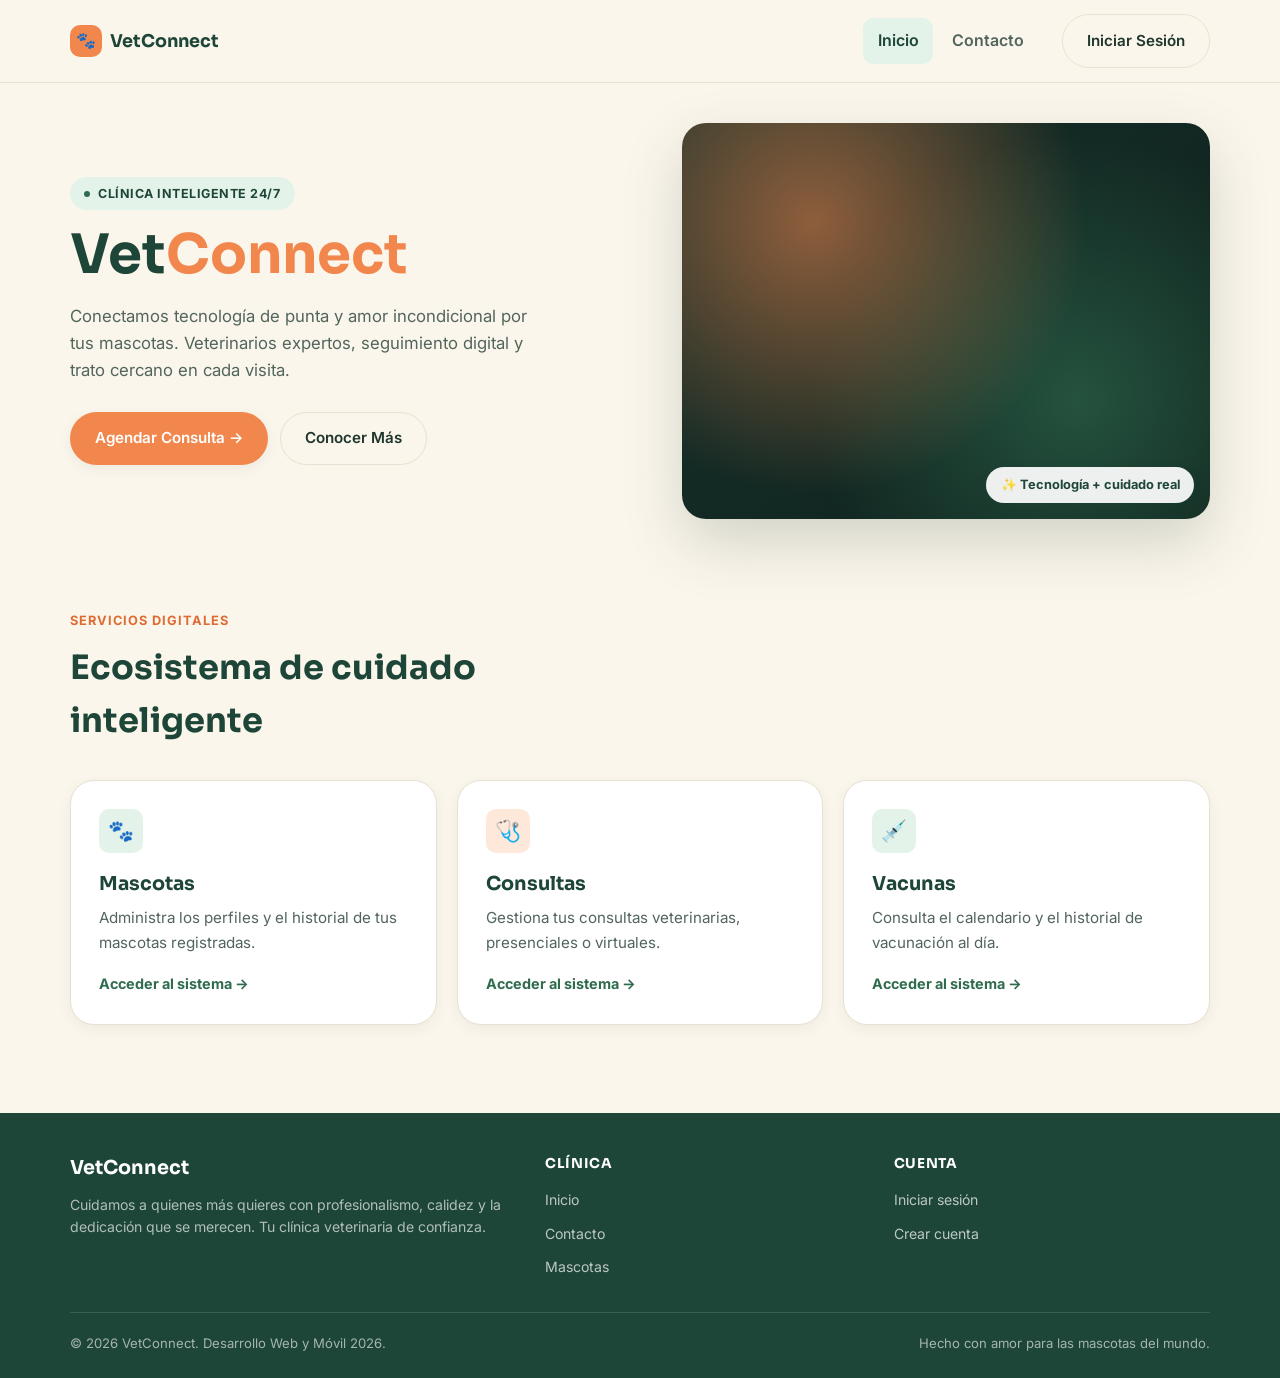
==== commit e26120b6: "Semana 3" ====
--- a/index.html
+++ b/index.html
@@ -54,7 +54,11 @@
                 </div>
 
                 <div class="hero__art">
-                    <span class="hero__art-icon">🐶🐱</span>
+                    <div class="hero__carousel">
+                        <img src="https://i.pinimg.com/474x/03/4e/1f/034e1f45c8e0bf8c13405b71694851e7.jpg" alt="Mascota 1" loading="lazy">
+                        <img src="https://ichef.bbci.co.uk/ace/ws/640/cpsprodpb/14EC6/production/_124820758_pug1.jpg.webp" alt="Mascota 2" loading="lazy">
+                        <img src="https://encrypted-tbn0.gstatic.com/images?q=tbn:ANd9GcTKdZoZrK7S-GyfAIZwW9YFPTZ8n2y-nXU6rc8OIWwXn-cUKldRI-UmUl8&s=10" alt="Mascota 3" loading="lazy">
+                    </div>
                     <span class="hero__art-badge">✨ Tecnología + cuidado real</span>
                 </div>
             </div>
--- a/css/style.css
+++ b/css/style.css
@@ -339,6 +339,33 @@
     display: flex;
     align-items: center;
     justify-content: center;
+}
+
+.hero__carousel {
+    position: absolute;
+    inset: 0;
+}
+
+.hero__carousel img {
+    position: absolute;
+    inset: 0;
+    width: 100%;
+    height: 100%;
+    object-fit: cover;
+    opacity: 0;
+    animation: hero-fade 9s infinite;
+}
+
+.hero__carousel img:nth-child(1) { animation-delay: 0s; }
+.hero__carousel img:nth-child(2) { animation-delay: 3s; }
+.hero__carousel img:nth-child(3) { animation-delay: 6s; }
+
+@keyframes hero-fade {
+    0%   { opacity: 0; }
+    4%   { opacity: 1; }
+    30%  { opacity: 1; }
+    37%  { opacity: 0; }
+    100% { opacity: 0; }
 }
 
 .hero__art-icon {
@@ -357,6 +384,7 @@
     font-weight: 700;
     font-size: 0.8rem;
     box-shadow: var(--shadow-sm);
+    z-index: 2;
 }
 
 @media (min-width: 900px) {
@@ -819,6 +847,142 @@
    PÁGINA MASCOTAS
    ========================================================= */
 
+.stats-grid {
+    display: grid;
+    grid-template-columns: 1fr 1fr;
+    gap: 1rem;
+    margin-bottom: 2rem;
+}
+
+@media (min-width: 720px) {
+    .stats-grid {
+        grid-template-columns: repeat(4, 1fr);
+    }
+}
+
+.stat-card {
+    background: var(--surface);
+    border: 1px solid var(--border);
+    border-radius: var(--radius-lg);
+    padding: 1.25rem;
+    box-shadow: var(--shadow-sm);
+    display: flex;
+    flex-direction: column;
+    gap: 0.6rem;
+}
+
+.stat-card__icon {
+    width: 40px;
+    height: 40px;
+    border-radius: var(--radius-sm);
+    background: var(--brand-soft);
+    display: flex;
+    align-items: center;
+    justify-content: center;
+    font-size: 1.15rem;
+}
+
+.stat-card--accent .stat-card__icon {
+    background: var(--accent-soft);
+}
+
+.stat-card--danger .stat-card__icon {
+    background: var(--danger-soft);
+}
+
+.stat-card__value {
+    font-family: var(--font-display);
+    font-size: 1.7rem;
+    color: var(--brand-dark);
+    line-height: 1;
+}
+
+.stat-card__label {
+    color: var(--text-soft);
+    font-size: 0.85rem;
+    font-weight: 600;
+}
+
+.appointments-card {
+    background: var(--surface);
+    border: 1px solid var(--border);
+    border-radius: var(--radius-lg);
+    padding: 1.5rem;
+    box-shadow: var(--shadow-sm);
+    margin-bottom: 2.5rem;
+}
+
+.appointments-card h3 {
+    font-size: 1.1rem;
+    margin-bottom: 1rem;
+}
+
+.appointments-table-wrap {
+    overflow-x: auto;
+}
+
+.appointments-table {
+    width: 100%;
+    border-collapse: collapse;
+    min-width: 480px;
+}
+
+.appointments-table th {
+    text-align: left;
+    font-size: 0.78rem;
+    text-transform: uppercase;
+    letter-spacing: 0.04em;
+    color: var(--text-soft);
+    padding: 0.7rem 0.6rem;
+    border-bottom: 1px solid var(--border);
+    background: var(--bg-soft);
+}
+
+.appointments-table th:first-child {
+    border-top-left-radius: var(--radius-sm);
+}
+
+.appointments-table th:last-child {
+    border-top-right-radius: var(--radius-sm);
+}
+
+.appointments-table td {
+    padding: 0.85rem 0.6rem;
+    border-bottom: 1px solid var(--border);
+    font-size: 0.92rem;
+}
+
+.appointments-table tr:last-child td {
+    border-bottom: none;
+}
+
+.status-badge {
+    display: inline-block;
+    padding: 0.3rem 0.75rem;
+    border-radius: 999px;
+    font-size: 0.78rem;
+    font-weight: 700;
+}
+
+.status-badge--confirmada {
+    background: var(--brand-soft);
+    color: var(--brand-dark);
+}
+
+.status-badge--pendiente {
+    background: #FBF0D9;
+    color: #9A6A16;
+}
+
+.status-badge--cancelada {
+    background: var(--danger-soft);
+    color: var(--danger);
+}
+
+.appointments-card__footer {
+    margin-top: 1.25rem;
+}
+
 .pets-head {
     display: flex;
     flex-wrap: wrap;
